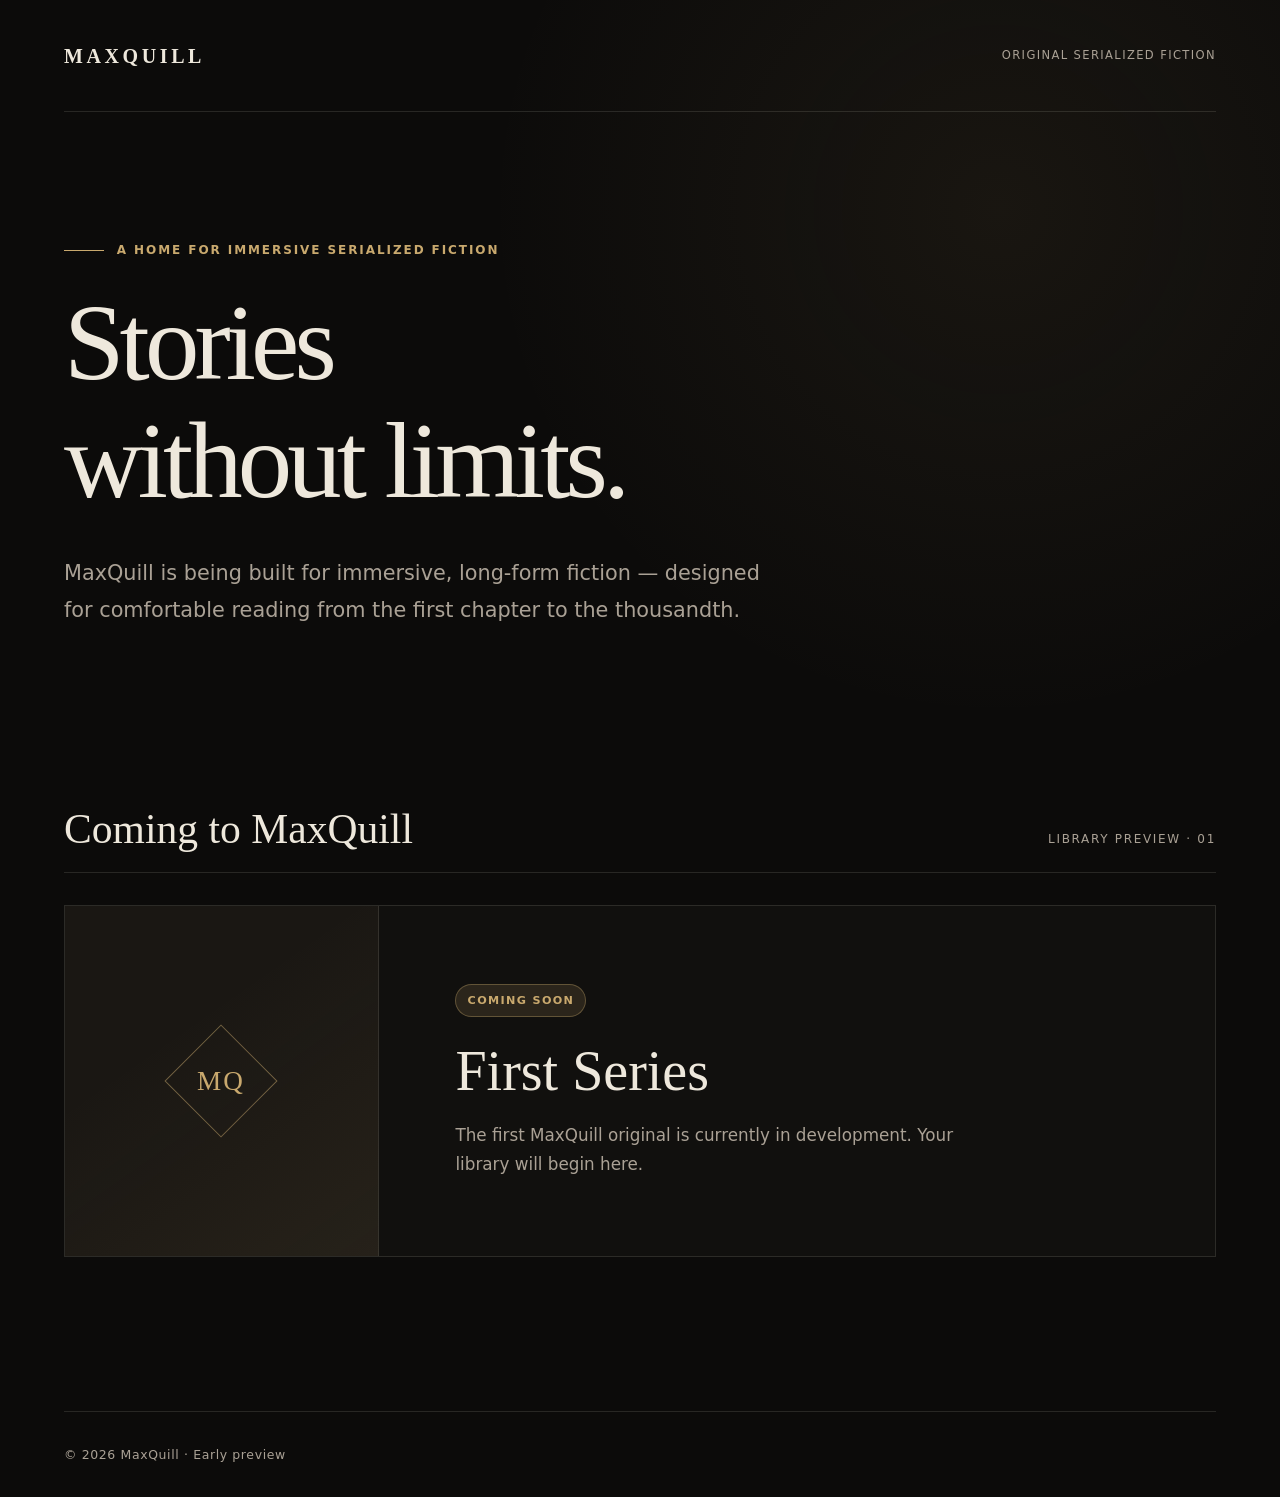
==== index.html @ d9087724 "feat: add initial MaxQuill landing page" ====
<!doctype html>
<html lang="en">
<head>
  <meta charset="utf-8">
  <meta name="viewport" content="width=device-width, initial-scale=1">
  <meta name="description" content="MaxQuill is a home for immersive serialized fiction, designed for comfortable long-form reading.">
  <meta name="theme-color" content="#0c0b0a">
  <title>MaxQuill — Original Serialized Fiction</title>
  <style>
    :root {
      color-scheme: dark;
      --background: #0c0b0a;
      --surface: #141210;
      --surface-soft: #1a1713;
      --text: #eee8dc;
      --muted: #aaa195;
      --accent: #c9a96e;
      --accent-soft: rgba(201, 169, 110, 0.14);
      --line: rgba(238, 232, 220, 0.12);
      --serif: Georgia, "Times New Roman", Times, serif;
      --sans: system-ui, -apple-system, BlinkMacSystemFont, "Segoe UI", sans-serif;
    }

    * {
      box-sizing: border-box;
    }

    html {
      background: var(--background);
      scroll-behavior: smooth;
    }

    body {
      min-height: 100vh;
      margin: 0;
      background:
        radial-gradient(circle at 78% 14%, rgba(201, 169, 110, 0.07), transparent 32rem),
        var(--background);
      color: var(--text);
      font-family: var(--sans);
      font-size: 1rem;
      line-height: 1.7;
      -webkit-font-smoothing: antialiased;
    }

    .page-shell {
      width: min(100% - 3rem, 72rem);
      margin-inline: auto;
    }

    header {
      display: flex;
      align-items: center;
      justify-content: space-between;
      min-height: 7rem;
      border-bottom: 1px solid var(--line);
    }

    .brand {
      margin: 0;
      font-family: var(--serif);
      font-size: 1.25rem;
      font-weight: 600;
      letter-spacing: 0.18em;
    }

    .brand-note {
      margin: 0;
      color: var(--muted);
      font-size: 0.72rem;
      letter-spacing: 0.12em;
      text-transform: uppercase;
    }

    main {
      padding-block: clamp(5rem, 10vw, 9rem) clamp(6rem, 12vw, 10rem);
    }

    .hero {
      max-width: 55rem;
    }

    .eyebrow {
      display: flex;
      align-items: center;
      gap: 0.8rem;
      margin: 0 0 1.5rem;
      color: var(--accent);
      font-size: 0.75rem;
      font-weight: 600;
      letter-spacing: 0.16em;
      text-transform: uppercase;
    }

    .eyebrow::before {
      width: 2.5rem;
      height: 1px;
      background: var(--accent);
      content: "";
    }

    h1,
    h2,
    h3 {
      font-family: var(--serif);
      font-weight: 400;
      line-height: 1.08;
      text-wrap: balance;
    }

    h1 {
      max-width: 12ch;
      margin: 0;
      font-size: clamp(3.4rem, 8.5vw, 7.2rem);
      letter-spacing: -0.045em;
    }

    .intro {
      max-width: 44rem;
      margin: 2.25rem 0 0;
      color: var(--muted);
      font-size: clamp(1.05rem, 2vw, 1.3rem);
      line-height: 1.75;
    }

    .library {
      margin-top: clamp(7rem, 14vw, 12rem);
    }

    .section-heading {
      display: flex;
      align-items: baseline;
      justify-content: space-between;
      gap: 2rem;
      margin-bottom: 2rem;
      padding-bottom: 1.25rem;
      border-bottom: 1px solid var(--line);
    }

    h2 {
      margin: 0;
      font-size: clamp(1.8rem, 4vw, 2.6rem);
    }

    .section-count {
      color: var(--muted);
      font-size: 0.75rem;
      letter-spacing: 0.14em;
      text-transform: uppercase;
    }

    .book-card {
      display: grid;
      grid-template-columns: minmax(10rem, 0.75fr) 2fr;
      min-height: 22rem;
      overflow: hidden;
      border: 1px solid var(--line);
      background: rgba(20, 18, 16, 0.72);
    }

    .book-cover {
      display: grid;
      min-height: 100%;
      place-items: center;
      border-right: 1px solid var(--line);
      background:
        linear-gradient(145deg, transparent 35%, rgba(201, 169, 110, 0.07)),
        var(--surface-soft);
    }

    .monogram {
      display: grid;
      width: 5rem;
      aspect-ratio: 1;
      place-items: center;
      border: 1px solid rgba(201, 169, 110, 0.5);
      color: var(--accent);
      font-family: var(--serif);
      font-size: 1.7rem;
      letter-spacing: 0.08em;
      transform: rotate(45deg);
    }

    .monogram span {
      transform: rotate(-45deg);
    }

    .book-details {
      display: flex;
      flex-direction: column;
      justify-content: center;
      padding: clamp(2.25rem, 6vw, 5rem);
    }

    .status {
      width: fit-content;
      margin: 0 0 1.5rem;
      padding: 0.35rem 0.7rem;
      border: 1px solid rgba(201, 169, 110, 0.35);
      border-radius: 999px;
      background: var(--accent-soft);
      color: var(--accent);
      font-size: 0.7rem;
      font-weight: 650;
      letter-spacing: 0.12em;
      text-transform: uppercase;
    }

    h3 {
      margin: 0;
      font-size: clamp(2rem, 5vw, 3.5rem);
    }

    .book-description {
      max-width: 34rem;
      margin: 1.25rem 0 0;
      color: var(--muted);
      font-size: 1.05rem;
    }

    footer {
      padding-block: 2rem;
      border-top: 1px solid var(--line);
      color: var(--muted);
      font-size: 0.78rem;
      letter-spacing: 0.05em;
    }

    @media (max-width: 44rem) {
      .page-shell {
        width: min(100% - 2rem, 72rem);
      }

      header {
        align-items: flex-start;
        flex-direction: column;
        justify-content: center;
        gap: 0.25rem;
        min-height: 6.5rem;
      }

      main {
        padding-top: 4.5rem;
      }

      h1 {
        font-size: clamp(3.2rem, 17vw, 5rem);
      }

      .section-count {
        display: none;
      }

      .book-card {
        grid-template-columns: 1fr;
      }

      .book-cover {
        min-height: 15rem;
        border-right: 0;
        border-bottom: 1px solid var(--line);
      }

      .book-details {
        min-height: 18rem;
      }
    }

    @media (prefers-reduced-motion: reduce) {
      html {
        scroll-behavior: auto;
      }
    }
  </style>
</head>
<body>
  <div class="page-shell">
    <header>
      <p class="brand">MAXQUILL</p>
      <p class="brand-note">Original serialized fiction</p>
    </header>

    <main>
      <section class="hero" aria-labelledby="hero-title">
        <p class="eyebrow">A home for immersive serialized fiction</p>
        <h1 id="hero-title">Stories without limits.</h1>
        <p class="intro">MaxQuill is being built for immersive, long-form fiction — designed for comfortable reading from the first chapter to the thousandth.</p>
      </section>

      <section class="library" aria-labelledby="library-title">
        <div class="section-heading">
          <h2 id="library-title">Coming to MaxQuill</h2>
          <span class="section-count" aria-hidden="true">Library preview · 01</span>
        </div>

        <article class="book-card">
          <div class="book-cover" aria-hidden="true">
            <div class="monogram"><span>MQ</span></div>
          </div>
          <div class="book-details">
            <p class="status">Coming soon</p>
            <h3>First Series</h3>
            <p class="book-description">The first MaxQuill original is currently in development. Your library will begin here.</p>
          </div>
        </article>
      </section>
    </main>

    <footer>© 2026 MaxQuill · Early preview</footer>
  </div>
</body>
</html>
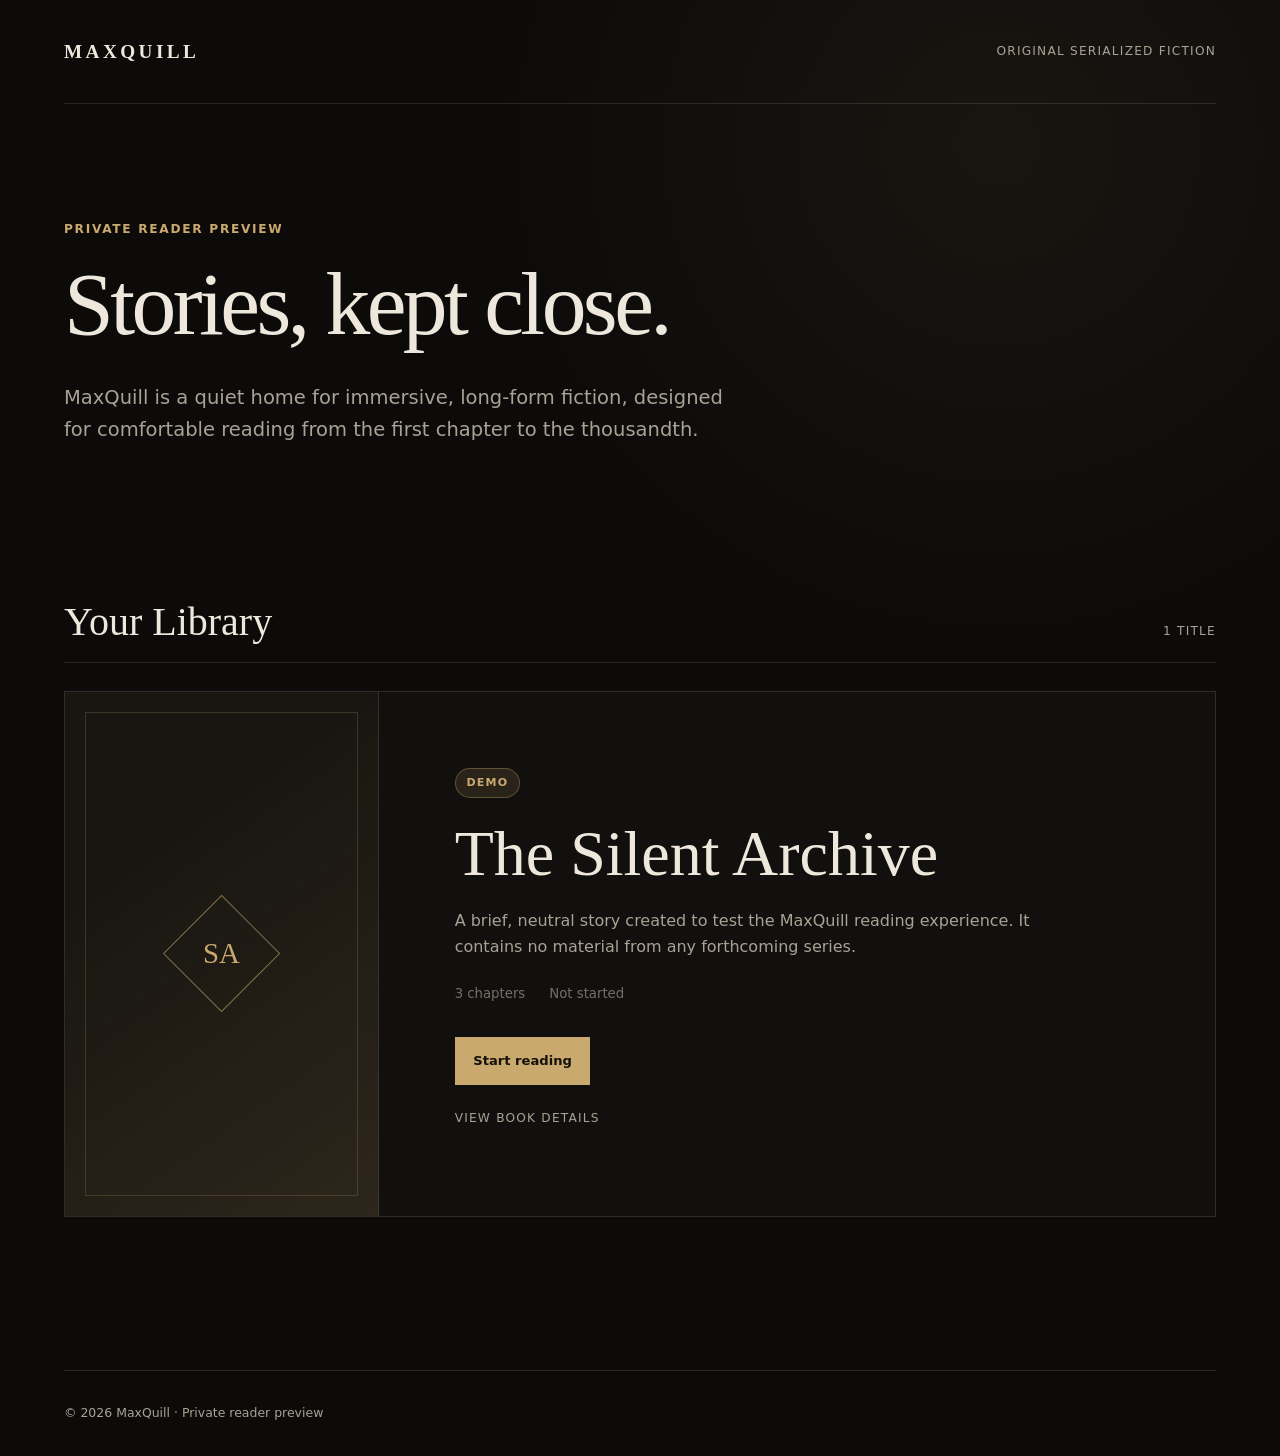
==== commit d9a97aaa: "feat: build MaxQuill reader MVP" ====
--- a/index.html
+++ b/index.html
@@ -1,312 +1,2 @@
-<!doctype html>
-<html lang="en">
-<head>
-  <meta charset="utf-8">
-  <meta name="viewport" content="width=device-width, initial-scale=1">
-  <meta name="description" content="MaxQuill is a home for immersive serialized fiction, designed for comfortable long-form reading.">
-  <meta name="theme-color" content="#0c0b0a">
-  <title>MaxQuill — Original Serialized Fiction</title>
-  <style>
-    :root {
-      color-scheme: dark;
-      --background: #0c0b0a;
-      --surface: #141210;
-      --surface-soft: #1a1713;
-      --text: #eee8dc;
-      --muted: #aaa195;
-      --accent: #c9a96e;
-      --accent-soft: rgba(201, 169, 110, 0.14);
-      --line: rgba(238, 232, 220, 0.12);
-      --serif: Georgia, "Times New Roman", Times, serif;
-      --sans: system-ui, -apple-system, BlinkMacSystemFont, "Segoe UI", sans-serif;
-    }
-
-    * {
-      box-sizing: border-box;
-    }
-
-    html {
-      background: var(--background);
-      scroll-behavior: smooth;
-    }
-
-    body {
-      min-height: 100vh;
-      margin: 0;
-      background:
-        radial-gradient(circle at 78% 14%, rgba(201, 169, 110, 0.07), transparent 32rem),
-        var(--background);
-      color: var(--text);
-      font-family: var(--sans);
-      font-size: 1rem;
-      line-height: 1.7;
-      -webkit-font-smoothing: antialiased;
-    }
-
-    .page-shell {
-      width: min(100% - 3rem, 72rem);
-      margin-inline: auto;
-    }
-
-    header {
-      display: flex;
-      align-items: center;
-      justify-content: space-between;
-      min-height: 7rem;
-      border-bottom: 1px solid var(--line);
-    }
-
-    .brand {
-      margin: 0;
-      font-family: var(--serif);
-      font-size: 1.25rem;
-      font-weight: 600;
-      letter-spacing: 0.18em;
-    }
-
-    .brand-note {
-      margin: 0;
-      color: var(--muted);
-      font-size: 0.72rem;
-      letter-spacing: 0.12em;
-      text-transform: uppercase;
-    }
-
-    main {
-      padding-block: clamp(5rem, 10vw, 9rem) clamp(6rem, 12vw, 10rem);
-    }
-
-    .hero {
-      max-width: 55rem;
-    }
-
-    .eyebrow {
-      display: flex;
-      align-items: center;
-      gap: 0.8rem;
-      margin: 0 0 1.5rem;
-      color: var(--accent);
-      font-size: 0.75rem;
-      font-weight: 600;
-      letter-spacing: 0.16em;
-      text-transform: uppercase;
-    }
-
-    .eyebrow::before {
-      width: 2.5rem;
-      height: 1px;
-      background: var(--accent);
-      content: "";
-    }
-
-    h1,
-    h2,
-    h3 {
-      font-family: var(--serif);
-      font-weight: 400;
-      line-height: 1.08;
-      text-wrap: balance;
-    }
-
-    h1 {
-      max-width: 12ch;
-      margin: 0;
-      font-size: clamp(3.4rem, 8.5vw, 7.2rem);
-      letter-spacing: -0.045em;
-    }
-
-    .intro {
-      max-width: 44rem;
-      margin: 2.25rem 0 0;
-      color: var(--muted);
-      font-size: clamp(1.05rem, 2vw, 1.3rem);
-      line-height: 1.75;
-    }
-
-    .library {
-      margin-top: clamp(7rem, 14vw, 12rem);
-    }
-
-    .section-heading {
-      display: flex;
-      align-items: baseline;
-      justify-content: space-between;
-      gap: 2rem;
-      margin-bottom: 2rem;
-      padding-bottom: 1.25rem;
-      border-bottom: 1px solid var(--line);
-    }
-
-    h2 {
-      margin: 0;
-      font-size: clamp(1.8rem, 4vw, 2.6rem);
-    }
-
-    .section-count {
-      color: var(--muted);
-      font-size: 0.75rem;
-      letter-spacing: 0.14em;
-      text-transform: uppercase;
-    }
-
-    .book-card {
-      display: grid;
-      grid-template-columns: minmax(10rem, 0.75fr) 2fr;
-      min-height: 22rem;
-      overflow: hidden;
-      border: 1px solid var(--line);
-      background: rgba(20, 18, 16, 0.72);
-    }
-
-    .book-cover {
-      display: grid;
-      min-height: 100%;
-      place-items: center;
-      border-right: 1px solid var(--line);
-      background:
-        linear-gradient(145deg, transparent 35%, rgba(201, 169, 110, 0.07)),
-        var(--surface-soft);
-    }
-
-    .monogram {
-      display: grid;
-      width: 5rem;
-      aspect-ratio: 1;
-      place-items: center;
-      border: 1px solid rgba(201, 169, 110, 0.5);
-      color: var(--accent);
-      font-family: var(--serif);
-      font-size: 1.7rem;
-      letter-spacing: 0.08em;
-      transform: rotate(45deg);
-    }
-
-    .monogram span {
-      transform: rotate(-45deg);
-    }
-
-    .book-details {
-      display: flex;
-      flex-direction: column;
-      justify-content: center;
-      padding: clamp(2.25rem, 6vw, 5rem);
-    }
-
-    .status {
-      width: fit-content;
-      margin: 0 0 1.5rem;
-      padding: 0.35rem 0.7rem;
-      border: 1px solid rgba(201, 169, 110, 0.35);
-      border-radius: 999px;
-      background: var(--accent-soft);
-      color: var(--accent);
-      font-size: 0.7rem;
-      font-weight: 650;
-      letter-spacing: 0.12em;
-      text-transform: uppercase;
-    }
-
-    h3 {
-      margin: 0;
-      font-size: clamp(2rem, 5vw, 3.5rem);
-    }
-
-    .book-description {
-      max-width: 34rem;
-      margin: 1.25rem 0 0;
-      color: var(--muted);
-      font-size: 1.05rem;
-    }
-
-    footer {
-      padding-block: 2rem;
-      border-top: 1px solid var(--line);
-      color: var(--muted);
-      font-size: 0.78rem;
-      letter-spacing: 0.05em;
-    }
-
-    @media (max-width: 44rem) {
-      .page-shell {
-        width: min(100% - 2rem, 72rem);
-      }
-
-      header {
-        align-items: flex-start;
-        flex-direction: column;
-        justify-content: center;
-        gap: 0.25rem;
-        min-height: 6.5rem;
-      }
-
-      main {
-        padding-top: 4.5rem;
-      }
-
-      h1 {
-        font-size: clamp(3.2rem, 17vw, 5rem);
-      }
-
-      .section-count {
-        display: none;
-      }
-
-      .book-card {
-        grid-template-columns: 1fr;
-      }
-
-      .book-cover {
-        min-height: 15rem;
-        border-right: 0;
-        border-bottom: 1px solid var(--line);
-      }
-
-      .book-details {
-        min-height: 18rem;
-      }
-    }
-
-    @media (prefers-reduced-motion: reduce) {
-      html {
-        scroll-behavior: auto;
-      }
-    }
-  </style>
-</head>
-<body>
-  <div class="page-shell">
-    <header>
-      <p class="brand">MAXQUILL</p>
-      <p class="brand-note">Original serialized fiction</p>
-    </header>
-
-    <main>
-      <section class="hero" aria-labelledby="hero-title">
-        <p class="eyebrow">A home for immersive serialized fiction</p>
-        <h1 id="hero-title">Stories without limits.</h1>
-        <p class="intro">MaxQuill is being built for immersive, long-form fiction — designed for comfortable reading from the first chapter to the thousandth.</p>
-      </section>
-
-      <section class="library" aria-labelledby="library-title">
-        <div class="section-heading">
-          <h2 id="library-title">Coming to MaxQuill</h2>
-          <span class="section-count" aria-hidden="true">Library preview · 01</span>
-        </div>
-
-        <article class="book-card">
-          <div class="book-cover" aria-hidden="true">
-            <div class="monogram"><span>MQ</span></div>
-          </div>
-          <div class="book-details">
-            <p class="status">Coming soon</p>
-            <h3>First Series</h3>
-            <p class="book-description">The first MaxQuill original is currently in development. Your library will begin here.</p>
-          </div>
-        </article>
-      </section>
-    </main>
-
-    <footer>© 2026 MaxQuill · Early preview</footer>
-  </div>
-</body>
-</html>
+<!doctype html><html lang="en"><head><meta charset="utf-8"><meta name="viewport" content="width=device-width,initial-scale=1"><meta name="description" content="Your MaxQuill library for immersive serialized fiction."><meta name="theme-color" content="#0c0b0a"><title>Library | MaxQuill</title><link rel="stylesheet" href="styles.css"></head>
+<body data-page="library"><header class="site-header shell"><a class="wordmark" href="index.html">MAXQUILL</a><span class="brand-note">Original serialized fiction</span></header><main class="shell page-main"><section class="intro" aria-labelledby="page-title"><p class="eyebrow">Private reader preview</p><h1 id="page-title">Stories, kept close.</h1><p>MaxQuill is a quiet home for immersive, long-form fiction, designed for comfortable reading from the first chapter to the thousandth.</p></section><section class="library" aria-labelledby="library-title"><div class="section-heading"><h2 id="library-title">Your Library</h2><span>1 title</span></div><div id="library-content" aria-live="polite"><p class="loading">Opening your library&hellip;</p></div></section></main><footer class="site-footer shell">&copy; 2026 MaxQuill &middot; Private reader preview</footer><script src="app.js" defer></script></body></html>
--- a/styles.css
+++ b/styles.css
@@ -0,0 +1,3 @@
+:root{color-scheme:dark;--bg:#0c0b0a;--surface:#141210;--raised:#1a1713;--text:#eee8dc;--muted:#aaa195;--faint:#766f66;--accent:#c9a96e;--soft:rgba(201,169,110,.13);--line:rgba(238,232,220,.13);--serif:Georgia,"Times New Roman",Times,serif;--sans:system-ui,-apple-system,BlinkMacSystemFont,"Segoe UI",sans-serif}*{box-sizing:border-box}html{background:var(--bg)}body{min-width:0;min-height:100vh;margin:0;background:radial-gradient(circle at 78% 10%,rgba(201,169,110,.065),transparent 32rem),var(--bg);color:var(--text);font-family:var(--sans);line-height:1.65;-webkit-font-smoothing:antialiased}a{color:inherit}button{font:inherit}button,a{-webkit-tap-highlight-color:transparent}:focus-visible{outline:2px solid var(--accent);outline-offset:4px}.shell{width:min(100% - 3rem,72rem);margin-inline:auto}.site-header,.reader-header{display:flex;align-items:center;justify-content:space-between;min-height:6.5rem;border-bottom:1px solid var(--line)}.wordmark{font-family:var(--serif);font-size:1.2rem;font-weight:600;letter-spacing:.18em;text-decoration:none}.brand-note,.quiet-link,.section-heading span{color:var(--muted);font-size:.76rem;letter-spacing:.1em;text-transform:uppercase}.quiet-link{display:inline-flex;align-items:center;min-height:2.75rem;text-decoration:none}.page-main{padding-block:clamp(4.5rem,9vw,8rem) clamp(6rem,12vw,10rem)}.intro{max-width:48rem}.eyebrow{margin:0 0 1rem;color:var(--accent);font-size:.76rem;font-weight:650;letter-spacing:.14em;text-transform:uppercase}h1,h2,h3{font-family:var(--serif);font-weight:400;line-height:1.1;text-wrap:balance}h1{margin:0;font-size:clamp(3rem,7vw,6rem);letter-spacing:-.04em}.intro>p:last-child{max-width:42rem;margin:1.75rem 0 0;color:var(--muted);font-size:clamp(1.03rem,2vw,1.22rem)}.library{margin-top:clamp(6rem,12vw,10rem)}.section-heading{display:flex;align-items:baseline;justify-content:space-between;gap:2rem;margin-bottom:1.75rem;padding-bottom:1.15rem;border-bottom:1px solid var(--line)}.section-heading h2{margin:0;font-size:clamp(1.8rem,4vw,2.5rem)}.book-card{display:grid;grid-template-columns:minmax(14rem,.75fr) 2fr;overflow:hidden;border:1px solid var(--line);background:rgba(20,18,16,.78)}.cover{position:relative;display:grid;min-height:26rem;place-items:center;overflow:hidden;border-right:1px solid var(--line);background:linear-gradient(145deg,transparent 30%,rgba(201,169,110,.11)),#191611}.cover:after{position:absolute;inset:1.25rem;border:1px solid rgba(201,169,110,.2);content:""}.cover-mark{z-index:1;display:grid;width:5.2rem;aspect-ratio:1;place-items:center;border:1px solid rgba(201,169,110,.6);color:var(--accent);font-family:var(--serif);font-size:1.8rem;transform:rotate(45deg)}.cover-mark span{transform:rotate(-45deg)}.card-content{display:flex;flex-direction:column;justify-content:center;padding:clamp(2rem,6vw,4.75rem)}.status{width:fit-content;margin:0 0 1.3rem;padding:.3rem .68rem;border:1px solid rgba(201,169,110,.35);border-radius:999px;background:var(--soft);color:var(--accent);font-size:.69rem;font-weight:650;letter-spacing:.11em;text-transform:uppercase}.card-content h3,.book-copy h1{margin:0;font-size:clamp(2.3rem,5vw,4rem)}.description{max-width:38rem;margin:1.15rem 0 0;color:var(--muted)}.metadata{display:flex;flex-wrap:wrap;gap:.6rem 1.5rem;margin:1.4rem 0 0;color:var(--faint);font-size:.83rem}.primary-button{display:inline-flex;align-items:center;justify-content:center;width:fit-content;min-height:3rem;margin-top:2rem;padding:.7rem 1.1rem;border:1px solid var(--accent);background:var(--accent);color:#15110b;font-size:.82rem;font-weight:700;text-decoration:none}.card-content>.quiet-link{width:fit-content;margin-top:.7rem}.loading,.error-message{color:var(--muted)}.error-message{padding:2rem;border:1px solid var(--line)}.book-hero{display:grid;grid-template-columns:minmax(14rem,.75fr) 2fr;gap:clamp(2.5rem,7vw,6rem);align-items:center}.book-hero .cover{border:1px solid var(--line)}.book-copy .description{font-size:1.05rem}.chapter-section{margin-top:clamp(6rem,11vw,9rem)}.chapter-list{margin:0;padding:0;list-style:none;border-top:1px solid var(--line)}.chapter-link{display:grid;grid-template-columns:7rem 1fr auto;gap:1rem;align-items:center;min-height:5.25rem;padding:.8rem .25rem;border-bottom:1px solid var(--line);text-decoration:none}.chapter-link:hover{background:rgba(201,169,110,.035)}.chapter-number,.chapter-state{color:var(--faint);font-size:.75rem;letter-spacing:.08em;text-transform:uppercase}.chapter-title{font-family:var(--serif);font-size:1.22rem}.chapter-item.is-read .chapter-title{color:var(--muted)}.chapter-item.is-read .chapter-state{color:var(--accent)}.chapter-item.is-current .chapter-link{margin-inline:-.75rem;padding-inline:1rem;border-left:2px solid var(--accent);background:var(--soft)}.site-footer{padding-block:2rem;border-top:1px solid var(--line);color:var(--muted);font-size:.78rem}
+.reader-page{--reader-bg:#0c0b0a;--reader-text:#e6dfd2;--reader-muted:#9d9589;background:var(--reader-bg);color:var(--reader-text)}html[data-reader-theme=light]{color-scheme:light}html[data-reader-theme=light] .reader-page{--reader-bg:#f5f2eb;--reader-text:#26221d;--reader-muted:#6b645c;--line:rgba(38,34,29,.16);--raised:#ece7dd;--accent:#86652f}html[data-reader-theme=sepia]{color-scheme:light}html[data-reader-theme=sepia] .reader-page{--reader-bg:#eee4ce;--reader-text:#332b21;--reader-muted:#756958;--line:rgba(51,43,33,.16);--raised:#e4d7bc;--accent:#805f2a}.reader-header{position:relative;z-index:3;width:min(100% - 3rem,76rem);margin-inline:auto}.settings-toggle{min-height:2.75rem;padding:.4rem .7rem;border:1px solid var(--line);background:transparent;color:var(--reader-muted);cursor:pointer}.reader-settings{position:absolute;z-index:2;top:5.4rem;right:max(1.5rem,calc((100% - 76rem)/2));width:min(calc(100% - 3rem),29rem);max-height:calc(100vh - 7rem);overflow-y:auto;padding:1.25rem;border:1px solid var(--line);background:var(--raised);box-shadow:0 1.5rem 4rem rgba(0,0,0,.32)}.reader-settings[hidden]{display:none}.setting-group+.setting-group{margin-top:1.15rem}.setting-group>span{display:block;margin-bottom:.45rem;color:var(--reader-muted);font-size:.72rem;font-weight:650;letter-spacing:.08em;text-transform:uppercase}.segmented{display:flex;flex-wrap:wrap;gap:.35rem}.segmented button{min-height:2.65rem;padding:.45rem .68rem;border:1px solid var(--line);background:transparent;color:var(--reader-text);cursor:pointer}.segmented button[aria-pressed=true]{border-color:var(--accent);background:var(--accent);color:var(--reader-bg)}.reader-loading{width:min(100% - 3rem,42rem);margin:8rem auto}.reader-nav{display:grid;grid-template-columns:1fr auto 1fr;gap:1rem;align-items:center;width:min(100% - 3rem,64rem);margin-inline:auto;padding-block:2rem;border-bottom:1px solid var(--line)}.reader-nav.bottom{margin-top:5rem;border-top:1px solid var(--line);border-bottom:0}.nav-link{display:inline-flex;align-items:center;min-height:3rem;color:var(--reader-muted);font-size:.8rem;font-weight:650;text-decoration:none}.nav-link.next{justify-self:end;text-align:right}.nav-link.back{justify-self:center}.nav-link.disabled{visibility:hidden}.chapter-article{width:min(100% - 3rem,var(--reader-width,42rem));margin:clamp(4rem,9vw,7.5rem) auto 0}.chapter-heading{margin-bottom:clamp(3rem,7vw,5rem);text-align:center}.chapter-heading h1{font-size:clamp(2.7rem,7vw,5rem)}.chapter-body{font-family:var(--serif);font-size:var(--reader-font-size,1.25rem);line-height:var(--reader-line-height,1.8)}.chapter-body p{margin:0 0 1.55em}html[data-font-size=small]{--reader-font-size:1.08rem}html[data-font-size=medium]{--reader-font-size:1.25rem}html[data-font-size=large]{--reader-font-size:1.43rem}html[data-font-size=xlarge]{--reader-font-size:1.62rem}html[data-text-width=narrow]{--reader-width:36rem}html[data-text-width=normal]{--reader-width:42rem}html[data-text-width=wide]{--reader-width:50rem}html[data-line-height=compact]{--reader-line-height:1.55}html[data-line-height=normal]{--reader-line-height:1.8}html[data-line-height=relaxed]{--reader-line-height:2.05}
+@media(max-width:48rem){.shell{width:min(100% - 2rem,72rem)}.site-header{min-height:5.8rem}.brand-note{display:none}.book-card,.book-hero{grid-template-columns:1fr}.book-card .cover{min-height:18rem;border-right:0;border-bottom:1px solid var(--line)}.book-hero{gap:2.5rem}.book-hero .cover{min-height:22rem}.chapter-link{grid-template-columns:5.5rem 1fr}.chapter-state{grid-column:2}.reader-header,.reader-nav,.chapter-article{width:min(100% - 2rem,var(--reader-width,42rem))}.reader-settings{right:1rem;width:calc(100% - 2rem)}.reader-nav{grid-template-columns:1fr 1fr}.reader-nav .back{grid-column:1/-1;grid-row:1}.reader-nav .previous,.reader-nav .next{grid-row:2}}@media(max-width:25rem){.chapter-link{grid-template-columns:1fr;gap:.15rem;padding-block:1rem}.chapter-state{grid-column:1}.settings-toggle{font-size:.76rem}}@media(prefers-reduced-motion:reduce){*,*:before,*:after{scroll-behavior:auto!important}}
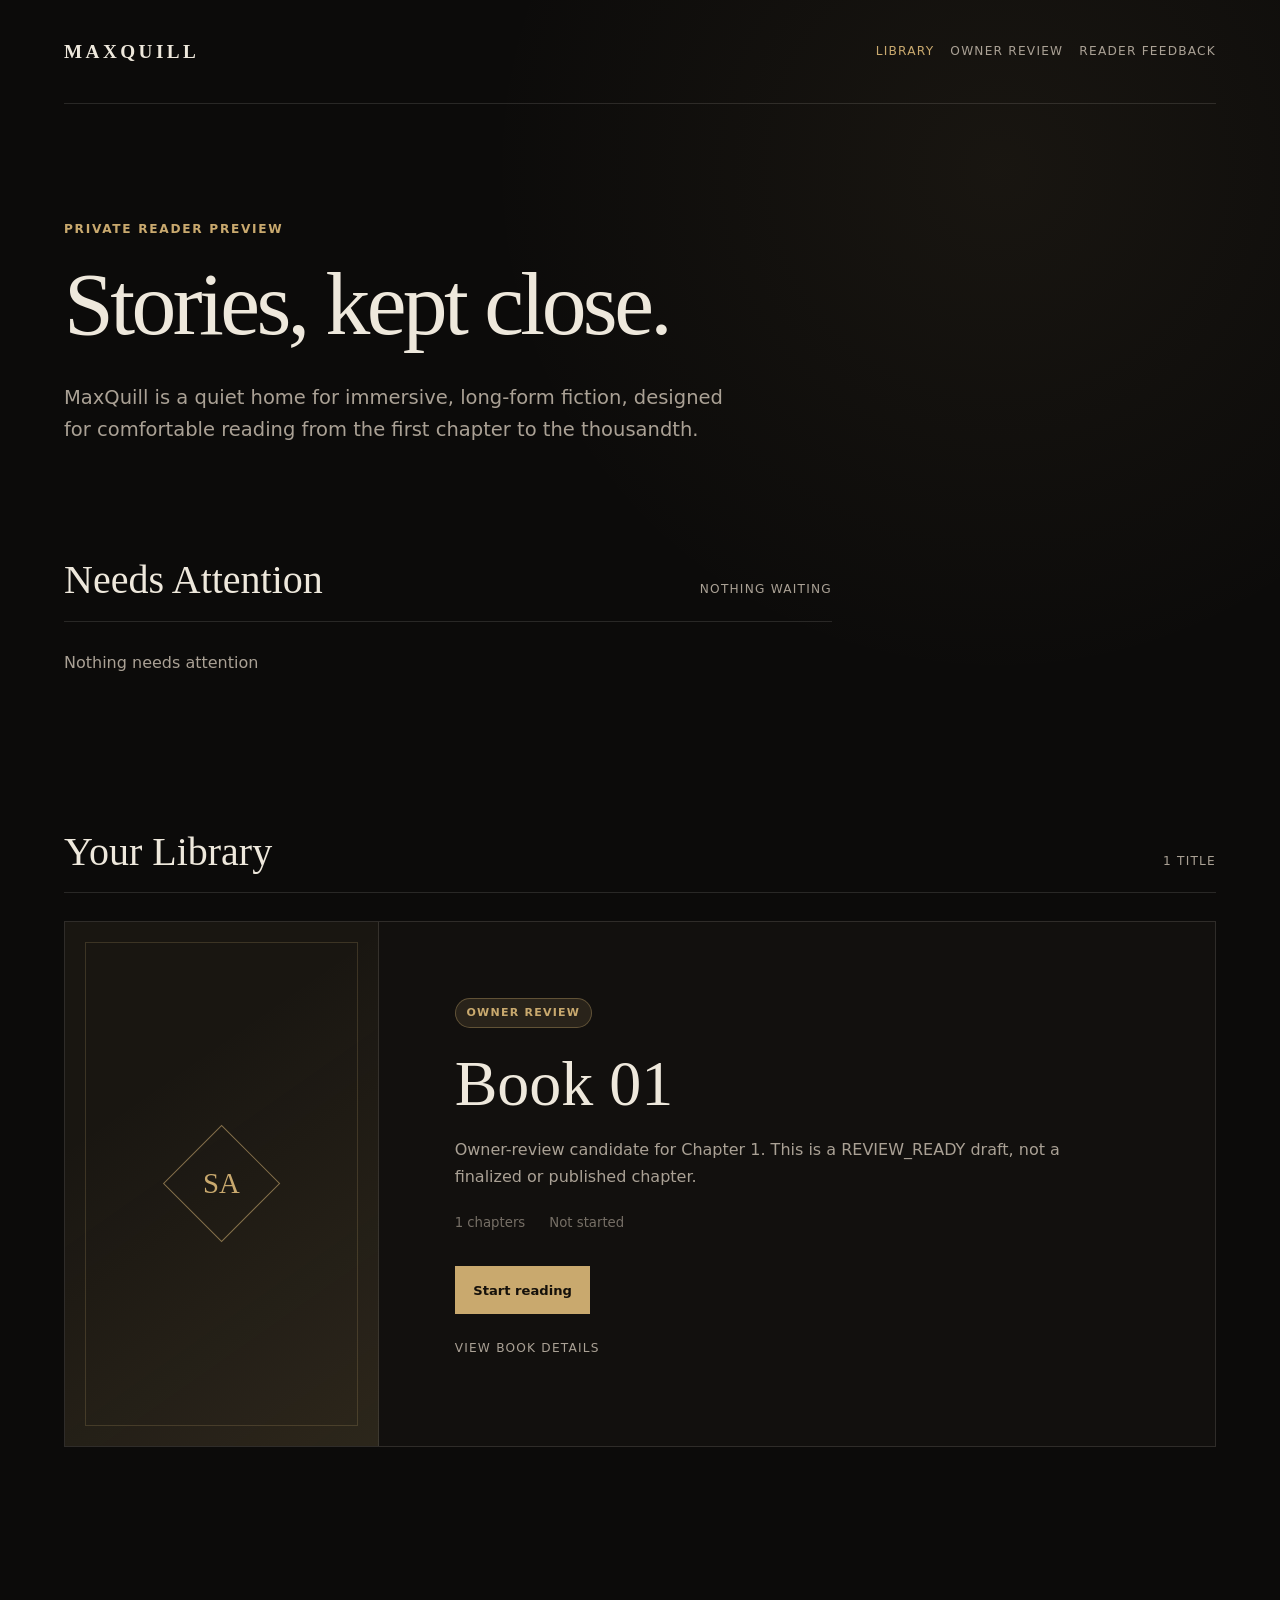
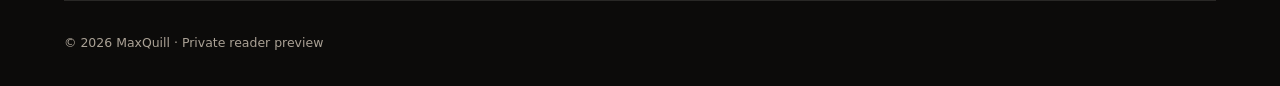
==== commit 078cb090: "add owner navigation and a homepage needs-attention dashboard Co-authored-by: Cursor <cursoragent@cu" ====
--- a/index.html
+++ b/index.html
@@ -1,2 +1,47 @@
-<!doctype html><html lang="en"><head><meta charset="utf-8"><meta name="viewport" content="width=device-width,initial-scale=1"><meta name="description" content="Your MaxQuill library for immersive serialized fiction."><meta name="theme-color" content="#0c0b0a"><title>Library | MaxQuill</title><link rel="stylesheet" href="styles.css"></head>
-<body data-page="library"><header class="site-header shell"><a class="wordmark" href="index.html">MAXQUILL</a><span class="brand-note">Original serialized fiction</span></header><main class="shell page-main"><section class="intro" aria-labelledby="page-title"><p class="eyebrow">Private reader preview</p><h1 id="page-title">Stories, kept close.</h1><p>MaxQuill is a quiet home for immersive, long-form fiction, designed for comfortable reading from the first chapter to the thousandth.</p></section><section class="library" aria-labelledby="library-title"><div class="section-heading"><h2 id="library-title">Your Library</h2><span>1 title</span></div><div id="library-content" aria-live="polite"><p class="loading">Opening your library&hellip;</p></div></section></main><footer class="site-footer shell">&copy; 2026 MaxQuill &middot; Private reader preview</footer><script src="app.js" defer></script></body></html>
+<!doctype html>
+<html lang="en">
+<head>
+  <meta charset="utf-8">
+  <meta name="viewport" content="width=device-width,initial-scale=1">
+  <meta name="description" content="Your MaxQuill library for immersive serialized fiction.">
+  <meta name="theme-color" content="#0c0b0a">
+  <title>Library | MaxQuill</title>
+  <link rel="stylesheet" href="styles.css">
+</head>
+<body data-page="library">
+  <header class="site-header shell">
+    <a class="wordmark" href="/">MAXQUILL</a>
+    <nav class="owner-nav" aria-label="Owner">
+      <a class="quiet-link" href="/" aria-current="page">Library</a>
+      <a class="quiet-link" href="/reader.html">Owner Review</a>
+      <a class="quiet-link" href="/owner-feedback.html">Reader Feedback</a>
+    </nav>
+  </header>
+  <main class="shell page-main">
+    <section class="intro" aria-labelledby="page-title">
+      <p class="eyebrow">Private reader preview</p>
+      <h1 id="page-title">Stories, kept close.</h1>
+      <p>MaxQuill is a quiet home for immersive, long-form fiction, designed for comfortable reading from the first chapter to the thousandth.</p>
+    </section>
+    <section class="owner-activity" aria-labelledby="activity-title">
+      <div class="section-heading">
+        <h2 id="activity-title">Needs Attention</h2>
+        <span id="activity-meta">Checking…</span>
+      </div>
+      <div id="owner-activity" aria-live="polite"><p class="loading">Checking review activity&hellip;</p></div>
+    </section>
+    <section class="library" aria-labelledby="library-title">
+      <div class="section-heading">
+        <h2 id="library-title">Your Library</h2>
+        <span>1 title</span>
+      </div>
+      <div id="library-content" aria-live="polite"><p class="loading">Opening your library&hellip;</p></div>
+    </section>
+  </main>
+  <footer class="site-footer shell">&copy; 2026 MaxQuill &middot; Private reader preview</footer>
+  <script src="review-api.js" defer></script>
+  <script src="reader-feedback-api.js" defer></script>
+  <script src="owner-activity.js" defer></script>
+  <script src="app.js" defer></script>
+</body>
+</html>
--- a/styles.css
+++ b/styles.css
@@ -1,3 +1,73 @@
 :root{color-scheme:dark;--bg:#0c0b0a;--surface:#141210;--raised:#1a1713;--text:#eee8dc;--muted:#aaa195;--faint:#766f66;--accent:#c9a96e;--soft:rgba(201,169,110,.13);--line:rgba(238,232,220,.13);--serif:Georgia,"Times New Roman",Times,serif;--sans:system-ui,-apple-system,BlinkMacSystemFont,"Segoe UI",sans-serif}*{box-sizing:border-box}html{background:var(--bg)}body{min-width:0;min-height:100vh;margin:0;background:radial-gradient(circle at 78% 10%,rgba(201,169,110,.065),transparent 32rem),var(--bg);color:var(--text);font-family:var(--sans);line-height:1.65;-webkit-font-smoothing:antialiased}a{color:inherit}button{font:inherit}button,a{-webkit-tap-highlight-color:transparent}:focus-visible{outline:2px solid var(--accent);outline-offset:4px}.shell{width:min(100% - 3rem,72rem);margin-inline:auto}.site-header,.reader-header{display:flex;align-items:center;justify-content:space-between;min-height:6.5rem;border-bottom:1px solid var(--line)}.wordmark{font-family:var(--serif);font-size:1.2rem;font-weight:600;letter-spacing:.18em;text-decoration:none}.brand-note,.quiet-link,.section-heading span{color:var(--muted);font-size:.76rem;letter-spacing:.1em;text-transform:uppercase}.quiet-link{display:inline-flex;align-items:center;min-height:2.75rem;text-decoration:none}.page-main{padding-block:clamp(4.5rem,9vw,8rem) clamp(6rem,12vw,10rem)}.intro{max-width:48rem}.eyebrow{margin:0 0 1rem;color:var(--accent);font-size:.76rem;font-weight:650;letter-spacing:.14em;text-transform:uppercase}h1,h2,h3{font-family:var(--serif);font-weight:400;line-height:1.1;text-wrap:balance}h1{margin:0;font-size:clamp(3rem,7vw,6rem);letter-spacing:-.04em}.intro>p:last-child{max-width:42rem;margin:1.75rem 0 0;color:var(--muted);font-size:clamp(1.03rem,2vw,1.22rem)}.library{margin-top:clamp(6rem,12vw,10rem)}.section-heading{display:flex;align-items:baseline;justify-content:space-between;gap:2rem;margin-bottom:1.75rem;padding-bottom:1.15rem;border-bottom:1px solid var(--line)}.section-heading h2{margin:0;font-size:clamp(1.8rem,4vw,2.5rem)}.book-card{display:grid;grid-template-columns:minmax(14rem,.75fr) 2fr;overflow:hidden;border:1px solid var(--line);background:rgba(20,18,16,.78)}.cover{position:relative;display:grid;min-height:26rem;place-items:center;overflow:hidden;border-right:1px solid var(--line);background:linear-gradient(145deg,transparent 30%,rgba(201,169,110,.11)),#191611}.cover:after{position:absolute;inset:1.25rem;border:1px solid rgba(201,169,110,.2);content:""}.cover-mark{z-index:1;display:grid;width:5.2rem;aspect-ratio:1;place-items:center;border:1px solid rgba(201,169,110,.6);color:var(--accent);font-family:var(--serif);font-size:1.8rem;transform:rotate(45deg)}.cover-mark span{transform:rotate(-45deg)}.card-content{display:flex;flex-direction:column;justify-content:center;padding:clamp(2rem,6vw,4.75rem)}.status{width:fit-content;margin:0 0 1.3rem;padding:.3rem .68rem;border:1px solid rgba(201,169,110,.35);border-radius:999px;background:var(--soft);color:var(--accent);font-size:.69rem;font-weight:650;letter-spacing:.11em;text-transform:uppercase}.card-content h3,.book-copy h1{margin:0;font-size:clamp(2.3rem,5vw,4rem)}.description{max-width:38rem;margin:1.15rem 0 0;color:var(--muted)}.metadata{display:flex;flex-wrap:wrap;gap:.6rem 1.5rem;margin:1.4rem 0 0;color:var(--faint);font-size:.83rem}.primary-button{display:inline-flex;align-items:center;justify-content:center;width:fit-content;min-height:3rem;margin-top:2rem;padding:.7rem 1.1rem;border:1px solid var(--accent);background:var(--accent);color:#15110b;font-size:.82rem;font-weight:700;text-decoration:none}.card-content>.quiet-link{width:fit-content;margin-top:.7rem}.loading,.error-message{color:var(--muted)}.error-message{padding:2rem;border:1px solid var(--line)}.book-hero{display:grid;grid-template-columns:minmax(14rem,.75fr) 2fr;gap:clamp(2.5rem,7vw,6rem);align-items:center}.book-hero .cover{border:1px solid var(--line)}.book-copy .description{font-size:1.05rem}.chapter-section{margin-top:clamp(6rem,11vw,9rem)}.chapter-list{margin:0;padding:0;list-style:none;border-top:1px solid var(--line)}.chapter-link{display:grid;grid-template-columns:7rem 1fr auto;gap:1rem;align-items:center;min-height:5.25rem;padding:.8rem .25rem;border-bottom:1px solid var(--line);text-decoration:none}.chapter-link:hover{background:rgba(201,169,110,.035)}.chapter-number,.chapter-state{color:var(--faint);font-size:.75rem;letter-spacing:.08em;text-transform:uppercase}.chapter-title{font-family:var(--serif);font-size:1.22rem}.chapter-item.is-read .chapter-title{color:var(--muted)}.chapter-item.is-read .chapter-state{color:var(--accent)}.chapter-item.is-current .chapter-link{margin-inline:-.75rem;padding-inline:1rem;border-left:2px solid var(--accent);background:var(--soft)}.site-footer{padding-block:2rem;border-top:1px solid var(--line);color:var(--muted);font-size:.78rem}
-.reader-page{--reader-bg:#0c0b0a;--reader-text:#e6dfd2;--reader-muted:#9d9589;background:var(--reader-bg);color:var(--reader-text)}html[data-reader-theme=light]{color-scheme:light}html[data-reader-theme=light] .reader-page{--reader-bg:#f5f2eb;--reader-text:#26221d;--reader-muted:#6b645c;--line:rgba(38,34,29,.16);--raised:#ece7dd;--accent:#86652f}html[data-reader-theme=sepia]{color-scheme:light}html[data-reader-theme=sepia] .reader-page{--reader-bg:#eee4ce;--reader-text:#332b21;--reader-muted:#756958;--line:rgba(51,43,33,.16);--raised:#e4d7bc;--accent:#805f2a}.reader-header{position:relative;z-index:3;width:min(100% - 3rem,76rem);margin-inline:auto}.settings-toggle{min-height:2.75rem;padding:.4rem .7rem;border:1px solid var(--line);background:transparent;color:var(--reader-muted);cursor:pointer}.reader-settings{position:absolute;z-index:2;top:5.4rem;right:max(1.5rem,calc((100% - 76rem)/2));width:min(calc(100% - 3rem),29rem);max-height:calc(100vh - 7rem);overflow-y:auto;padding:1.25rem;border:1px solid var(--line);background:var(--raised);box-shadow:0 1.5rem 4rem rgba(0,0,0,.32)}.reader-settings[hidden]{display:none}.setting-group+.setting-group{margin-top:1.15rem}.setting-group>span{display:block;margin-bottom:.45rem;color:var(--reader-muted);font-size:.72rem;font-weight:650;letter-spacing:.08em;text-transform:uppercase}.segmented{display:flex;flex-wrap:wrap;gap:.35rem}.segmented button{min-height:2.65rem;padding:.45rem .68rem;border:1px solid var(--line);background:transparent;color:var(--reader-text);cursor:pointer}.segmented button[aria-pressed=true]{border-color:var(--accent);background:var(--accent);color:var(--reader-bg)}.reader-loading{width:min(100% - 3rem,42rem);margin:8rem auto}.reader-nav{display:grid;grid-template-columns:1fr auto 1fr;gap:1rem;align-items:center;width:min(100% - 3rem,64rem);margin-inline:auto;padding-block:2rem;border-bottom:1px solid var(--line)}.reader-nav.bottom{margin-top:5rem;border-top:1px solid var(--line);border-bottom:0}.nav-link{display:inline-flex;align-items:center;min-height:3rem;color:var(--reader-muted);font-size:.8rem;font-weight:650;text-decoration:none}.nav-link.next{justify-self:end;text-align:right}.nav-link.back{justify-self:center}.nav-link.disabled{visibility:hidden}.chapter-article{width:min(100% - 3rem,var(--reader-width,42rem));margin:clamp(4rem,9vw,7.5rem) auto 0}.chapter-heading{margin-bottom:clamp(3rem,7vw,5rem);text-align:center}.chapter-heading h1{font-size:clamp(2.7rem,7vw,5rem)}.chapter-body{font-family:var(--serif);font-size:var(--reader-font-size,1.25rem);line-height:var(--reader-line-height,1.8)}.chapter-body p{margin:0 0 1.55em}html[data-font-size=small]{--reader-font-size:1.08rem}html[data-font-size=medium]{--reader-font-size:1.25rem}html[data-font-size=large]{--reader-font-size:1.43rem}html[data-font-size=xlarge]{--reader-font-size:1.62rem}html[data-text-width=narrow]{--reader-width:36rem}html[data-text-width=normal]{--reader-width:42rem}html[data-text-width=wide]{--reader-width:50rem}html[data-line-height=compact]{--reader-line-height:1.55}html[data-line-height=normal]{--reader-line-height:1.8}html[data-line-height=relaxed]{--reader-line-height:2.05}
-@media(max-width:48rem){.shell{width:min(100% - 2rem,72rem)}.site-header{min-height:5.8rem}.brand-note{display:none}.book-card,.book-hero{grid-template-columns:1fr}.book-card .cover{min-height:18rem;border-right:0;border-bottom:1px solid var(--line)}.book-hero{gap:2.5rem}.book-hero .cover{min-height:22rem}.chapter-link{grid-template-columns:5.5rem 1fr}.chapter-state{grid-column:2}.reader-header,.reader-nav,.chapter-article{width:min(100% - 2rem,var(--reader-width,42rem))}.reader-settings{right:1rem;width:calc(100% - 2rem)}.reader-nav{grid-template-columns:1fr 1fr}.reader-nav .back{grid-column:1/-1;grid-row:1}.reader-nav .previous,.reader-nav .next{grid-row:2}}@media(max-width:25rem){.chapter-link{grid-template-columns:1fr;gap:.15rem;padding-block:1rem}.chapter-state{grid-column:1}.settings-toggle{font-size:.76rem}}@media(prefers-reduced-motion:reduce){*,*:before,*:after{scroll-behavior:auto!important}}
+.reader-page{--reader-bg:#0c0b0a;--reader-text:#e6dfd2;--reader-muted:#9d9589;background:var(--reader-bg);color:var(--reader-text)}html[data-reader-theme=light]{color-scheme:light}html[data-reader-theme=light] .reader-page{--reader-bg:#f5f2eb;--reader-text:#26221d;--reader-muted:#6b645c;--line:rgba(38,34,29,.16);--raised:#ece7dd;--accent:#86652f}html[data-reader-theme=sepia]{color-scheme:light}html[data-reader-theme=sepia] .reader-page{--reader-bg:#eee4ce;--reader-text:#332b21;--reader-muted:#756958;--line:rgba(51,43,33,.16);--raised:#e4d7bc;--accent:#805f2a}.reader-header{position:relative;z-index:3;width:min(100% - 3rem,76rem);margin-inline:auto}.settings-toggle{min-height:2.75rem;padding:.4rem .7rem;border:1px solid var(--line);background:transparent;color:var(--reader-muted);cursor:pointer}.reader-settings{position:absolute;z-index:2;top:5.4rem;right:max(1.5rem,calc((100% - 76rem)/2));width:min(calc(100% - 3rem),29rem);max-height:calc(100vh - 7rem);overflow-y:auto;padding:1.25rem;border:1px solid var(--line);background:var(--raised);box-shadow:0 1.5rem 4rem rgba(0,0,0,.32)}.reader-settings[hidden]{display:none}.setting-group+.setting-group{margin-top:1.15rem}.setting-group>span{display:block;margin-bottom:.45rem;color:var(--reader-muted);font-size:.72rem;font-weight:650;letter-spacing:.08em;text-transform:uppercase}.segmented{display:flex;flex-wrap:wrap;gap:.35rem}.segmented button{min-height:2.65rem;padding:.45rem .68rem;border:1px solid var(--line);background:transparent;color:var(--reader-text);cursor:pointer}.segmented button[aria-pressed=true]{border-color:var(--accent);background:var(--accent);color:var(--reader-bg)}.reader-loading{width:min(100% - 3rem,42rem);margin:8rem auto}.reader-nav{display:grid;grid-template-columns:1fr auto 1fr;gap:1rem;align-items:center;width:min(100% - 3rem,64rem);margin-inline:auto;padding-block:2rem;border-bottom:1px solid var(--line)}.reader-nav.bottom{margin-top:5rem;border-top:1px solid var(--line);border-bottom:0}.nav-link{display:inline-flex;align-items:center;min-height:3rem;color:var(--reader-muted);font-size:.8rem;font-weight:650;text-decoration:none}.nav-link.next{justify-self:end;text-align:right}.nav-link.back{justify-self:center}.nav-link.disabled{visibility:hidden}.chapter-article{width:min(100% - 3rem,var(--reader-width,42rem));margin:clamp(4rem,9vw,7.5rem) auto 0}.chapter-heading{margin-bottom:clamp(3rem,7vw,5rem);text-align:center}.chapter-heading h1{font-size:clamp(2.7rem,7vw,5rem)}.chapter-title-review{display:flex;flex-wrap:wrap;justify-content:center;gap:.45rem;margin:.9rem 0 0}.chapter-title-review[hidden]{display:none}.chapter-title-review button{min-height:2.55rem;padding:.35rem .7rem;border:1px solid var(--line);background:transparent;color:inherit;cursor:pointer}.chapter-body{font-family:var(--serif);font-size:var(--reader-font-size,1.25rem);line-height:var(--reader-line-height,1.8)}.chapter-body p{margin:0 0 1.55em}html[data-font-size=small]{--reader-font-size:1.08rem}html[data-font-size=medium]{--reader-font-size:1.25rem}html[data-font-size=large]{--reader-font-size:1.43rem}html[data-font-size=xlarge]{--reader-font-size:1.62rem}html[data-text-width=narrow]{--reader-width:36rem}html[data-text-width=normal]{--reader-width:42rem}html[data-text-width=wide]{--reader-width:50rem}html[data-line-height=compact]{--reader-line-height:1.55}html[data-line-height=normal]{--reader-line-height:1.8}html[data-line-height=relaxed]{--reader-line-height:2.05}
+@media(max-width:48rem){.shell{width:min(100% - 2rem,72rem)}.site-header{min-height:5.8rem;flex-wrap:wrap;gap:.35rem 1rem}.brand-note{display:none}.book-card,.book-hero{grid-template-columns:1fr}.book-card .cover{min-height:18rem;border-right:0;border-bottom:1px solid var(--line)}.book-hero{gap:2.5rem}.book-hero .cover{min-height:22rem}.chapter-link{grid-template-columns:5.5rem 1fr}.chapter-state{grid-column:2}.reader-header,.reader-nav,.chapter-article{width:min(100% - 2rem,var(--reader-width,42rem))}.reader-settings{right:1rem;width:calc(100% - 2rem)}.reader-nav{grid-template-columns:1fr 1fr}.reader-nav .back{grid-column:1/-1;grid-row:1}.reader-nav .previous,.reader-nav .next{grid-row:2}}@media(max-width:25rem){.chapter-link{grid-template-columns:1fr;gap:.15rem;padding-block:1rem}.chapter-state{grid-column:1}.settings-toggle{font-size:.76rem}}@media(prefers-reduced-motion:reduce){*,*:before,*:after{scroll-behavior:auto!important}}
+
+/* Private owner review */
+.reader-controls,.mode-switch,.review-bar,.review-bar>div,.dialog-actions,.review-panel-actions{display:flex;align-items:center;gap:.5rem}.mode-switch{padding:.2rem;border:1px solid var(--line);border-radius:999px}.mode-switch button,.review-bar button,.selection-actions button,.dialog-actions button,.review-panel-actions button{min-height:2.75rem;border:1px solid var(--line);background:transparent;color:inherit;cursor:pointer}.mode-switch button{min-width:4.6rem;padding:.35rem .8rem;border:0;border-radius:999px;color:var(--reader-muted)}.mode-switch button[aria-pressed=true]{background:var(--accent);color:var(--reader-bg);font-weight:700}.chapter-review-status{margin:1rem 0 0;color:var(--reader-muted);font-family:var(--sans);font-size:.74rem;letter-spacing:.08em;text-transform:uppercase}.review-bar{position:sticky;z-index:2;top:0;justify-content:space-between;width:min(100% - 3rem,64rem);margin:0 auto;padding:.75rem 0;border-bottom:1px solid var(--line);background:var(--reader-bg)}.review-bar[hidden]{display:none}.review-bar>div:first-child{align-items:flex-start;flex-direction:column;gap:0;color:var(--reader-muted);font-size:.72rem;letter-spacing:.05em}.review-bar strong{color:var(--reader-text);font-size:.8rem}.review-bar strong[hidden]{display:none}.review-nav-actions{display:flex;flex-wrap:wrap;align-items:center;justify-content:flex-end;gap:.5rem}.review-tabs{display:flex;flex-wrap:wrap;gap:.2rem;padding:.15rem;border:1px solid var(--line);border-radius:.4rem}.review-tabs[hidden]{display:none}.review-tabs button{min-height:2.75rem;padding:.4rem .7rem;border:1px solid transparent;background:transparent;color:inherit;cursor:pointer}.review-tabs button[aria-selected=true]{border-color:var(--accent);background:var(--accent);color:var(--reader-bg);font-weight:700}#toggle-revision-view[aria-pressed=true]{border-color:var(--accent);background:rgba(201,169,110,.18)}.review-bar button,.review-panel-actions button{padding:.45rem .75rem}.selection-actions{position:fixed;z-index:7;display:flex;gap:.25rem;padding:.25rem;border:1px solid var(--line);border-radius:.35rem;background:var(--raised);box-shadow:0 .7rem 2rem rgba(0,0,0,.4)}.selection-actions[hidden]{display:none}.selection-actions button{min-width:4.5rem;padding:.4rem .7rem;border:0}.selection-actions button:first-child{background:var(--accent);color:var(--reader-bg);font-weight:700}html[data-reader-mode=review] .chapter-body p{scroll-margin-block:9rem}html[data-reader-mode=review] .chapter-body p::selection{background:rgba(201,169,110,.38)}.annotation-highlight{padding:.08em 0;border-bottom:2px solid var(--accent);background:rgba(201,169,110,.24);color:inherit;cursor:pointer}.annotation-highlight:focus-visible{outline-offset:2px}
+.annotation-dialog,.review-panel{width:min(calc(100% - 2rem),36rem);max-height:min(85vh,48rem);margin:auto;padding:0;border:1px solid var(--line);border-radius:.25rem;background:var(--raised);color:var(--reader-text);box-shadow:0 2rem 6rem rgba(0,0,0,.5)}.review-panel{width:min(calc(100% - 2rem),42rem)}.annotation-dialog::backdrop,.review-panel::backdrop{background:rgba(4,3,3,.72)}.annotation-dialog form,.review-panel{padding:clamp(1.25rem,4vw,2rem)}.panel-heading{display:flex;align-items:flex-start;justify-content:space-between;gap:1rem}.panel-heading h2{margin:0;font-family:var(--serif);font-size:clamp(1.8rem,5vw,2.5rem);font-weight:400}.panel-heading .eyebrow{margin-bottom:.4rem}.icon-button{display:grid;width:2.75rem;min-width:2.75rem;height:2.75rem;place-items:center;padding:0;border:1px solid var(--line);background:transparent;color:inherit;font-size:1.5rem;cursor:pointer}.annotation-dialog blockquote{max-height:7rem;overflow:auto;margin:1.5rem 0;padding:1rem;border-left:2px solid var(--accent);background:rgba(201,169,110,.07);color:var(--reader-muted);font-family:var(--serif)}.annotation-dialog label{display:block;margin:.9rem 0 .35rem;color:var(--reader-muted);font-size:.76rem;font-weight:700;letter-spacing:.06em;text-transform:uppercase}.annotation-dialog label span{font-weight:400;text-transform:none}.annotation-dialog select,.annotation-dialog textarea{width:100%;border:1px solid var(--line);border-radius:0;background:var(--reader-bg);color:var(--reader-text);font:inherit}.annotation-dialog select{min-height:3rem;padding:.55rem}.annotation-dialog textarea{min-height:8rem;padding:.75rem;resize:vertical}.dialog-actions{justify-content:flex-end;margin-top:1.25rem}.dialog-actions button{padding:.5rem .9rem}.dialog-actions .save-button,.review-panel-actions .save-button{border-color:var(--accent);background:var(--accent);color:var(--reader-bg);font-weight:700}.dialog-actions .danger-button{margin-right:auto;border-color:#9c5f57;color:#d99a91}.review-panel{overflow-y:auto}.review-panel #review-summary{margin:1.25rem 0;color:var(--reader-muted)}.review-note-list{margin:0;padding:0;list-style:none;border-top:1px solid var(--line)}.review-note{display:grid;grid-template-columns:1fr auto;gap:.5rem;padding:.8rem 0;border-bottom:1px solid var(--line)}.note-jump,.note-edit{border:0;background:transparent;color:inherit;text-align:left;cursor:pointer}.note-jump{display:grid;gap:.25rem;min-width:0;padding:.4rem}.note-jump span{color:var(--accent);font-size:.72rem;font-weight:700;letter-spacing:.06em;text-transform:uppercase}.note-jump q{overflow:hidden;font-family:var(--serif);font-size:1rem;text-overflow:ellipsis;white-space:nowrap}.note-jump small{overflow:hidden;color:var(--reader-muted);text-overflow:ellipsis;white-space:nowrap}.note-edit{align-self:center;min-height:2.75rem;padding:.5rem .7rem;color:var(--reader-muted)}.empty-notes{padding:2rem 0;color:var(--reader-muted)}.review-panel-actions{position:sticky;bottom:-2rem;justify-content:flex-end;margin:1.5rem -2rem -2rem;padding:1rem 2rem;border-top:1px solid var(--line);background:var(--raised)}
+.reader-header .owner-nav{justify-content:flex-end}
+@media(max-width:48rem){.reader-header{flex-wrap:wrap;gap:.75rem}.reader-header .owner-nav{order:3;width:100%;justify-content:flex-start}.reader-controls{gap:.35rem}.settings-toggle{width:2.9rem;overflow:hidden}.review-bar{top:0;width:100%;padding:.65rem 1rem}.review-bar>div:last-child{gap:.25rem}.review-bar button{padding:.4rem .55rem;font-size:.75rem}.annotation-dialog,.review-panel{width:100%;max-width:none;max-height:88dvh;margin:auto 0 0;border-width:1px 0 0;border-radius:.7rem .7rem 0 0}.review-panel-actions{bottom:-2rem}.chapter-article{margin-top:3.5rem}}@media(max-width:30rem){.mode-switch button{min-width:3.8rem;padding-inline:.55rem}.review-bar>div:first-child span{display:none}.review-bar button{font-size:.7rem}.dialog-actions{flex-wrap:wrap}.dialog-actions .danger-button{margin-right:0}.dialog-actions button{flex:1}.review-panel-actions{margin-inline:-1.25rem;padding-inline:1.25rem}}
+
+/* Device-independent review selection actions */
+.selection-preview{display:none}.selection-message{position:fixed;z-index:6;left:50%;bottom:1rem;max-width:calc(100% - 2rem);margin:0;padding:.65rem .85rem;border:1px solid var(--line);background:var(--raised);color:var(--reader-muted);font-size:.78rem;transform:translateX(-50%)}.selection-message[hidden]{display:none}
+@media(hover:none),(pointer:coarse){.selection-actions{right:0!important;bottom:0!important;left:0!important;top:auto!important;display:grid;grid-template-columns:1fr 1fr;gap:.5rem;width:100%;padding:.65rem max(1rem,env(safe-area-inset-right)) calc(.65rem + env(safe-area-inset-bottom)) max(1rem,env(safe-area-inset-left));border-width:1px 0 0;border-radius:0;background:var(--raised)}.selection-actions[hidden]{display:none}.selection-preview{display:block;grid-column:1/-1;overflow:hidden;color:var(--reader-muted);font-family:var(--serif);font-size:.85rem;text-overflow:ellipsis;white-space:nowrap}.selection-actions button{min-height:3rem}.selection-message{bottom:calc(1rem + env(safe-area-inset-bottom))}}
+
+/* Owner review submission */
+.review-job-status{display:grid;gap:.2rem;margin:1rem 0;padding:1rem;border:1px solid var(--line);background:rgba(201,169,110,.07)}
+.review-job-status strong{font-family:var(--serif);font-size:1.15rem}
+.review-job-status span{color:var(--reader-muted);font-size:.82rem}
+.review-job-status .is-ready{color:var(--accent);font-weight:700}
+.review-job-status .is-failed{color:#d99a91}
+.review-panel-actions .submit-button{min-height:3.15rem;border-color:var(--accent);background:var(--accent);color:var(--reader-bg);font-weight:700}
+.review-bar .open-revision-button{min-height:3.15rem;border-color:var(--accent);background:var(--accent);color:var(--reader-bg);font-weight:700}
+.review-panel-actions button:disabled{cursor:not-allowed;opacity:.55}
+.submit-toast{position:fixed;z-index:10;right:max(1rem,env(safe-area-inset-right));bottom:calc(1rem + env(safe-area-inset-bottom));display:grid;gap:.1rem;min-width:min(20rem,calc(100% - 2rem));padding:.85rem 1rem;border:1px solid var(--accent);background:var(--raised);box-shadow:0 .7rem 2rem rgba(0,0,0,.4)}
+.submit-toast[hidden]{display:none}.submit-toast strong{color:var(--reader-text)}.submit-toast span{color:var(--reader-muted);font-size:.8rem}
+@media(max-width:30rem){.review-panel-actions{display:grid;grid-template-columns:1fr;margin-inline:-1.25rem;padding:1rem 1.25rem calc(1rem + env(safe-area-inset-bottom))}.review-panel-actions .submit-button{grid-row:1}.review-panel-actions button{width:100%}}
+
+/* Post-revision changes-only review */
+.revision-toolbar{display:flex;flex-wrap:wrap;align-items:flex-start;justify-content:space-between;gap:.75rem;margin:0 0 2rem;padding-bottom:1rem;border-bottom:1px solid var(--line)}.revision-toolbar p{margin:0;color:var(--reader-muted);font-family:var(--sans);font-size:.82rem}.revision-toolbar button{min-height:2.75rem;padding:.45rem .75rem;border:1px solid var(--line);background:transparent;color:inherit;cursor:pointer}.revision-change{margin:0 0 2rem;padding:1.15rem 0 1.35rem;border-bottom:1px solid var(--line)}.revision-change.is-accepted{opacity:.72}.revision-kicker{margin:0 0 .55rem;color:var(--accent);font-family:var(--sans);font-size:.72rem;font-weight:700;letter-spacing:.08em;text-transform:uppercase}.revision-origin{margin:0 0 .85rem;color:var(--reader-muted);font-family:var(--sans);font-size:.78rem}.revision-review{margin:0 0 1rem;padding:.9rem 1rem;border-left:2px solid var(--accent);background:rgba(201,169,110,.07)}.revision-review p{margin:0 0 .35rem;color:var(--accent);font-family:var(--sans);font-size:.72rem;font-weight:700;letter-spacing:.06em;text-transform:uppercase}.revision-review q,.revision-review blockquote{display:block;margin:.35rem 0 0;color:var(--reader-text);font-family:var(--serif);font-size:1rem}.revision-pair{display:grid;gap:1rem;margin:1rem 0}.revision-side span{display:block;margin-bottom:.35rem;color:var(--reader-muted);font-family:var(--sans);font-size:.72rem;font-weight:700;letter-spacing:.08em;text-transform:uppercase}.revision-context,.revision-empty{margin:0 0 .45rem;color:var(--reader-muted);font-family:var(--serif);font-size:.92em}.revision-passage{margin:0;padding:.85rem .95rem;border:1px solid var(--line);background:rgba(20,18,16,.28)}.revision-del{border-bottom:2px solid #d99a91;background:rgba(156,95,87,.22)}.revision-ins{border-bottom:2px solid var(--accent);background:rgba(201,169,110,.22)}.revision-actions{display:flex;flex-wrap:wrap;gap:.45rem;margin-top:1rem}.revision-actions button{min-height:2.75rem;padding:.4rem .75rem;border:1px solid var(--line);background:transparent;color:inherit;cursor:pointer}.revision-actions button.is-accepted,.revision-actions [data-change-action=accept].is-accepted{border-color:var(--accent);background:var(--accent);color:var(--reader-bg);font-weight:700}.revision-alert{margin:0 0 1rem;color:#d99a91;font-family:var(--sans);font-size:.86rem;font-weight:700}
+@media(max-width:48rem){.revision-toolbar,.revision-change{margin-inline:0}.revision-actions button{flex:1}}
+
+/* Invite reader + owner feedback */
+.invite-badge{color:var(--reader-muted);font-size:.72rem;letter-spacing:.08em;text-transform:uppercase}
+.invite-gate{width:min(100% - 3rem,28rem);margin:4rem auto;padding:2rem;border:1px solid var(--line);background:var(--raised)}
+.invite-gate h1{margin:0 0 1rem;font-size:clamp(2rem,5vw,2.8rem)}
+.invite-copy{color:var(--reader-muted);margin:0 0 1.5rem}
+.invite-gate label{display:block;margin:0 0 .35rem;color:var(--reader-muted);font-size:.76rem;font-weight:700;letter-spacing:.06em;text-transform:uppercase}
+.invite-gate input{width:100%;min-height:3rem;margin-bottom:1rem;padding:.65rem .75rem;border:1px solid var(--line);background:var(--reader-bg);color:var(--reader-text);font:inherit}
+.invite-gate .primary-button{margin-top:.5rem;width:100%}
+.form-message{margin:.75rem 0;color:#d99a91;font-size:.85rem}
+.form-message[hidden]{display:none}
+.owner-feedback-page .feedback-intro{max-width:42rem}
+.owner-nav{display:flex;flex-wrap:wrap;align-items:center;gap:.35rem 1rem}.owner-nav a[aria-current=page]{color:var(--accent)}
+.owner-activity{max-width:48rem;margin-top:clamp(4rem,9vw,7rem)}.activity-list{margin:0;padding:0;list-style:none;border-top:1px solid var(--line)}.activity-item{display:flex;flex-wrap:wrap;gap:.65rem 1rem;align-items:center;justify-content:space-between;padding:.95rem 0;border-bottom:1px solid var(--line)}.activity-copy{display:grid;gap:.2rem;min-width:12rem;flex:1}.activity-copy strong{font-family:var(--serif);font-size:1.15rem;font-weight:400}.activity-copy span{color:var(--muted);font-size:.86rem}.activity-badge{width:fit-content;padding:.25rem .6rem;border:1px solid rgba(201,169,110,.35);border-radius:999px;background:var(--soft);color:var(--accent);font-size:.69rem;font-weight:650;letter-spacing:.1em;text-transform:uppercase}.activity-empty{margin:0;color:var(--muted)}.activity-item .quiet-link{margin:0}
+.feedback-section{margin-top:clamp(3rem,8vw,5rem)}
+.invite-create-form{display:grid;gap:.75rem;max-width:36rem}
+.invite-create-form select{min-height:3rem;padding:.55rem;border:1px solid var(--line);background:var(--surface);color:var(--text);font:inherit}
+.invite-link-box{margin-top:1.5rem;padding:1.25rem;border:1px solid var(--line);background:var(--surface);display:grid;gap:.75rem;max-width:42rem}
+.invite-link-box code{overflow-wrap:anywhere;font-size:.85rem;color:var(--accent)}
+.copy-link-button{width:fit-content;min-height:2.75rem;padding:.45rem .9rem;border:1px solid var(--line);background:transparent;color:inherit;cursor:pointer}
+.feedback-chapter-list{margin:0;padding:0;list-style:none;border-top:1px solid var(--line)}
+.feedback-chapter-item{display:flex;gap:1rem;align-items:center;justify-content:space-between;padding:1.1rem 0;border-bottom:1px solid var(--line)}
+.feedback-chapter-item strong{display:block;font-family:var(--serif);font-size:1.35rem;font-weight:400}
+.feedback-chapter-item .muted{margin:.35rem 0 0;color:var(--muted);font-size:.9rem}
+.feedback-chapter-item.is-empty{opacity:.72}
+.feedback-chapter-item .primary-button{margin-top:0}
+.feedback-filters{display:flex;flex-wrap:wrap;gap:1rem;align-items:end;margin:1.5rem 0 2rem}
+.feedback-filters label{display:grid;gap:.35rem;color:var(--muted);font-size:.72rem;font-weight:700;letter-spacing:.06em;text-transform:uppercase}
+.feedback-filters select{min-height:2.75rem;min-width:12rem;padding:.45rem .6rem;border:1px solid var(--line);background:var(--surface);color:var(--text)}
+.feedback-article{margin-top:1rem}
+.reader-feedback-card{margin:0 0 1.75rem;padding:1rem 1.1rem;border:1px solid var(--line);background:rgba(201,169,110,.07)}
+.reader-feedback-card header{display:grid;gap:.35rem;margin-bottom:.85rem}
+.reader-feedback-card q{font-family:var(--serif);color:var(--muted)}
+.reader-feedback-list{margin:0;padding:0;list-style:none}
+.reader-feedback-list li{padding:.85rem 0;border-top:1px solid var(--line)}
+.reader-feedback-list li.is-resolved{opacity:.65}
+.reader-feedback-meta{display:flex;justify-content:space-between;gap:1rem;margin-bottom:.35rem}
+.reader-feedback-meta strong{font-size:.95rem}
+.reader-feedback-meta span{color:var(--muted);font-size:.75rem;letter-spacing:.04em;text-transform:uppercase}
+.reader-feedback-list blockquote{margin:0;color:var(--text);font-family:var(--serif)}
+.reader-feedback-actions{margin-top:.65rem}
+.reader-feedback-actions button{min-height:2.5rem;padding:.35rem .7rem;border:1px solid var(--line);background:transparent;color:var(--muted);cursor:pointer}
+@media(max-width:40rem){.feedback-chapter-item{flex-direction:column;align-items:flex-start}}
